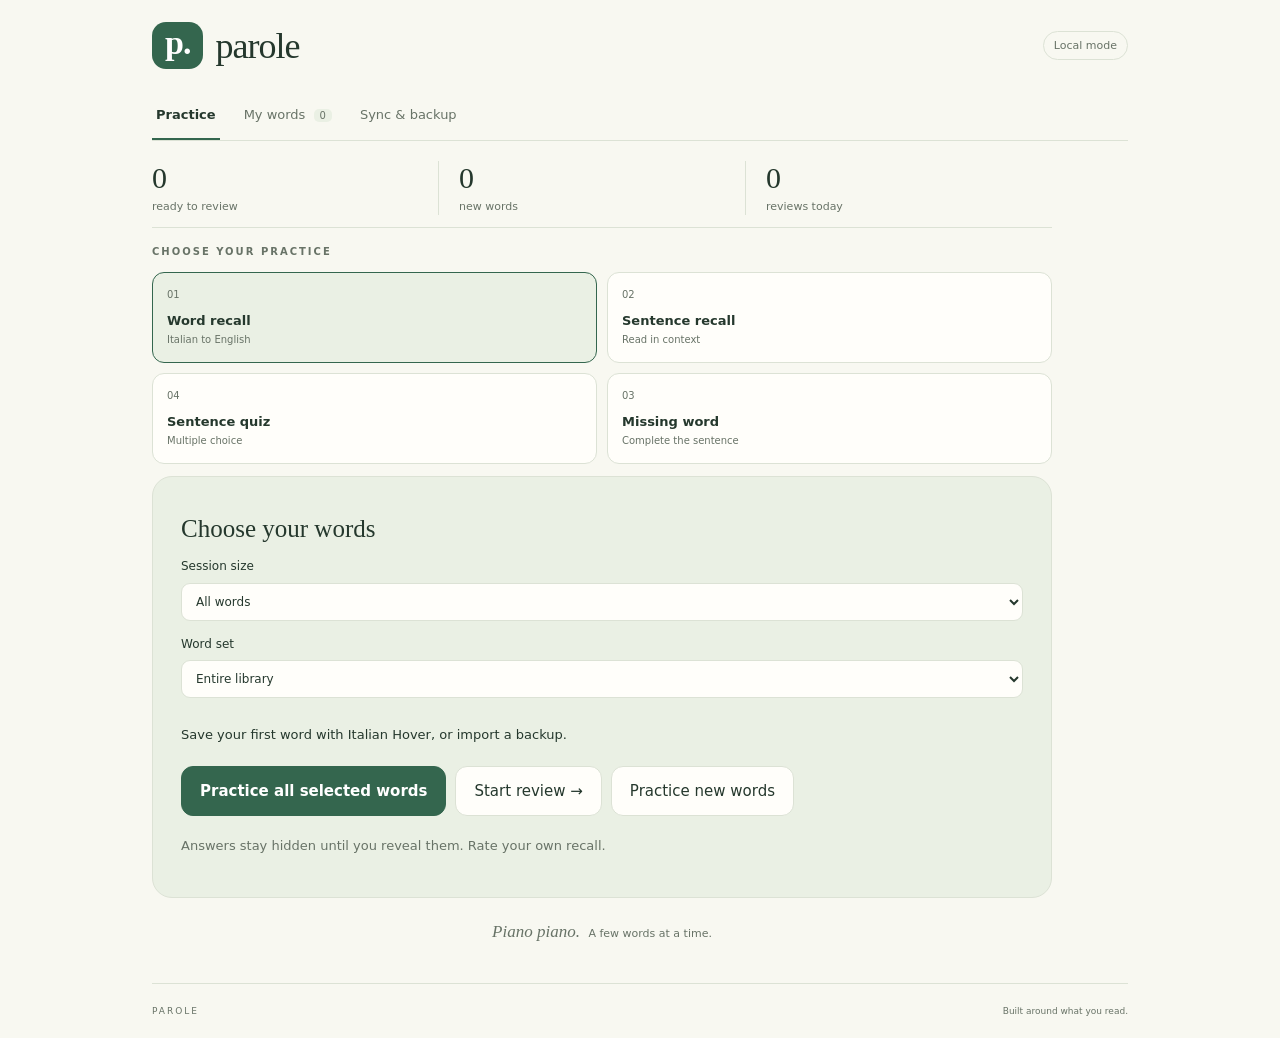
==== extension-update/app/index.html @ be29b9e7 "Add offline bulk vocabulary paste with preview, atomic imports and matching extension overlay" ====
<!doctype html>
<html lang="en"><head><meta charset="utf-8"><meta name="viewport" content="width=device-width,initial-scale=1,viewport-fit=cover"><meta name="theme-color" content="#eef2e9"><meta name="apple-mobile-web-app-capable" content="yes"><meta name="apple-mobile-web-app-status-bar-style" content="default"><meta name="description" content="Practice Italian words collected from your reading."><link rel="icon" type="image/png" sizes="192x192" href="icons/192.png"><link rel="manifest" href="manifest.webmanifest"><link rel="apple-touch-icon" href="icons/192.png"><link rel="stylesheet" href="style.css"><title>Parole — Italian practice</title></head>
<body><main class="shell"><header><a class="brand" href="#today" aria-label="Parole home"><span class="mark">p.</span><span>parole</span></a><span id="connection" class="pill">Local mode</span></header>
<nav aria-label="Main"><button data-tab="today" class="active">Practice</button><button data-tab="library">My words <span id="wordCount">0</span></button><button data-tab="settings">Sync &amp; backup</button></nav>
<p id="notice" role="status" aria-live="polite"></p>
<section id="today" class="view"><section id="study" class="panel" hidden aria-label="Flashcard"><div class="card-top"><span id="cardPosition" class="eyebrow"></span><button id="endSession" class="quiet">End session</button></div><p id="cardInstruction" class="muted"></p><div id="question" class="question" lang="it"></div><p id="context" class="context" lang="it"></p><input id="clozeInput" placeholder="Try the missing word" autocomplete="off" autocapitalize="none" spellcheck="false" aria-label="Your missing word" hidden><div id="quizChoices" class="quiz-choices"></div><p id="quizFeedback" role="status"></p><button id="quizNext" class="primary" hidden>Next (Space)</button><button id="reveal" class="primary">Reveal answer</button><div id="answerPanel" hidden><div class="answer-label">ANSWER</div><div id="answer" class="answer"></div><p id="answerContext"></p><p id="sentenceEnglish" lang="en" role="status" hidden></p><button id="retrySentence" class="secondary" hidden>Retry sentence translation</button><div class="ratings"><button data-rating="again">Again<small>10 minutes</small></button><button data-rating="hard">Hard<small>More practice</small></button><button data-rating="good">Good<small>Remembered</small></button><button data-rating="easy">Easy<small>Very familiar</small></button></div></div></section>

<div class="stats"><div><strong id="dueCount">0</strong><span>ready to review</span></div><div><strong id="newCount">0</strong><span>new words</span></div><div><strong id="reviewCount">0</strong><span>reviews today</span></div></div>
<div class="mode-label">CHOOSE YOUR PRACTICE</div><div class="modes" role="group" aria-label="Practice type"><button data-mode="word" class="active">01 <strong>Word recall</strong><small>Italian to English</small></button><button data-mode="sentence">02 <strong>Sentence recall</strong><small>Read in context</small></button><button data-mode="choice">04 <strong>Sentence quiz</strong><small>Multiple choice</small></button><button data-mode="cloze">03 <strong>Missing word</strong><small>Complete the sentence</small></button></div>
<div id="startPanel" class="panel start"><h2>Choose your words</h2><label>Session size<select id="sessionSize"><option value="all">All words</option><option value="10">10</option><option value="20">20</option><option value="50">50</option></select></label><label>Word set<select id="wordSet"><option value="all">Entire library</option><option value="custom">Choose words</option></select></label><div id="wordPicker" hidden><input id="pickSearch" type="search" placeholder="Find words or sentences"><div class="actions"><button id="pickAll">Select all shown</button><button id="pickNone">Clear selection</button></div><p id="pickCount"></p><div id="pickList"></div></div><p id="readyText">Save your first word with Italian Hover, or import a backup.</p><div class="actions"><button id="startAll" class="primary">Practice all selected words</button><button id="startReview" class="secondary">Start review <span aria-hidden="true">&#8594;</span></button><button id="startNew" class="secondary">Practice new words</button></div><p class="muted">Answers stay hidden until you reveal them. Rate your own recall.</p></div>
<div class="footnote"><span lang="it">Piano piano.</span> A few words at a time.</div></section>
<section id="library" class="view" hidden><div class="eyebrow">COLLECTED FROM REAL LIFE</div><h1>My words.</h1><div class="library-tools"><input type="search" id="search" placeholder="Search words, translations or sentences" aria-label="Search vocabulary"><label class="check"><input id="showDeleted" type="checkbox"> Include deleted</label><button id="addManual" class="secondary">Add a word</button><button id="bulkOpen" class="secondary">Bulk paste</button></div><section id="bulkPanel" class="panel" hidden aria-label="Bulk vocabulary import"><h2>Paste a word list</h2><p class="muted">One entry per line: Italian | English meaning | Italian sentence | English sentence. The last field is optional. Use the exact Italian word or phrase in its sentence. Up to 1,000 entries per paste.</p><label for="bulkText">Word list</label><textarea id="bulkText" rows="10" maxlength="2000000" spellcheck="false" autocapitalize="none" placeholder="magari | maybe / if only | Magari possiamo partire domani. | Maybe we can leave tomorrow."></textarea><p class="muted">Preview first, then import valid entries. Duplicates and previously deleted entries are skipped. No translations are requested during import.</p><div class="actions"><button id="bulkPreview" class="secondary">Preview list</button><button id="bulkImport" class="primary" disabled>Import valid entries</button></div><p id="bulkStatus" role="status" aria-live="polite"></p><div id="bulkResults" aria-label="Import preview"></div></section><p id="librarySummary" class="muted"></p><div id="entries"></div></section>
<section id="settings" class="view" hidden><div class="panel"><h2>Private Google Drive sync</h2><p>Sync after saving on your computer, then sync on your phone. Words, edits and review progress travel together.</p><p id="syncSetup" class="muted"></p><label id="clientLabel">Web OAuth client ID<input id="clientId" placeholder="Public client ID ending in .apps.googleusercontent.com" autocomplete="off"></label><button id="saveClient" class="secondary">Save client ID</button><div class="actions"><button id="connect" class="primary">Connect Google Drive</button><button id="sync" class="secondary">Sync now</button><button id="disconnect" class="quiet">Disconnect</button></div><p id="syncStatus" role="status">Not connected. Local saves and study work without sync.</p><p id="lastSync" class="muted"></p><p class="muted">Use the same Google account and Cloud project on both devices. No full-Drive access. Reconnect when authorization expires. Connection requires internet.</p><label class="check"><input id="accountConsent" type="checkbox"> I am using my intended Google account. Merge this device's words into it.</label></div>
<div class="panel"><h2>Transfer a backup</h2><p>Export or import a portable backup. Google saving runs automatically while connected.</p><div class="actions"><button id="export" class="secondary">Export JSON</button><label class="file-button">Import JSON<input id="import" type="file" accept="application/json,.json"></label></div><p class="muted">Import merges entries and review history; it does not replace your library. Backups include source links and deleted-entry history. Store them privately.</p></div>
<div class="panel"><h2>Offline &amp; installation</h2><p id="offlineInfo">Open this app online once to prepare offline study. In Safari, tap Share, then Add to Home Screen. Browser data can be cleared by iOS; keep backups.</p><p id="storageInfo" class="muted"></p><button id="persist" class="quiet">Request persistent local storage</button><p class="muted">New translations require internet. Missing translations stay blank and can be edited. Public app hosting never includes your private word list.</p><a href="privacy.html">Privacy &amp; sync details</a></div></section>
<footer>PAROLE <span>Built around what you read.</span></footer></main>
<dialog id="editor"><form id="editForm"><div class="card-top"><h2 id="editorTitle">Edit word</h2><button type="button" id="closeEditor" class="quiet">Close</button></div><p id="conflictInfo" class="muted"></p><div id="variants"></div><label>Italian word<input id="editWord" required maxlength="100"></label><label>English meaning<input id="editTranslation" maxlength="6000"></label><label>Original Italian sentence<textarea id="editSentence" required maxlength="700" rows="3"></textarea></label><label>English sentence<textarea id="editSentenceTranslation" maxlength="6000" rows="3"></textarea></label><label>Saved occurrence (character offset, optional)<input id="editOccurrence" type="number" min="-1" step="1"></label><p class="muted">If the word appears more than once, its saved offset selects the original occurrence. After editing, set the correct offset or use -1 to allow a unique match.</p><p id="editError" role="alert"></p><button class="primary" type="submit">Save entry</button></form></dialog>
<script src="shared/core.js"></script><script src="shared/store.js"></script><script src="shared/drive.js"></script><script src="config.js"></script><script src="shared/bulk.js"></script><script src="app.js"></script></body></html>
---- extension-update/app/style.css ----
:root{color-scheme:light;--bg:#f8f8f1;--surface:#fffefa;--ink:#25382d;--muted:#687367;--accent:#34664e;--border:#dce2d5;--soft:#eaf0e4;font-family:system-ui,-apple-system,BlinkMacSystemFont,"Segoe UI",sans-serif;font-size:15px}*{box-sizing:border-box}body{margin:0;background:var(--bg);color:var(--ink);line-height:1.6}button,input,textarea{font:inherit}button,a,input,label{ -webkit-tap-highlight-color:transparent}button{cursor:pointer;border:1px solid var(--border);background:var(--surface);color:var(--ink);border-radius:12px;padding:12px 18px;min-height:46px}button:disabled{opacity:.45;cursor:default}a{color:var(--accent)}button:focus-visible,a:focus-visible,input:focus-visible,textarea:focus-visible{outline:3px solid #82ad8b;outline-offset:3px}.shell{max-width:1040px;margin:auto;padding:calc(22px + env(safe-area-inset-top)) 32px calc(20px + env(safe-area-inset-bottom))}header{display:flex;align-items:center;justify-content:space-between;padding:0 0 24px}.brand{display:flex;align-items:center;gap:12px;text-decoration:none;color:var(--ink);font:36px Georgia,serif;letter-spacing:-1px}.brand small{display:block;font:9px system-ui;letter-spacing:2px;margin-top:4px}.mark{background:var(--accent);color:white;border-radius:14px;font:bold 34px Georgia;padding:2px 13px 7px}.pill{font-size:11px;padding:5px 10px;border:1px solid var(--border);border-radius:30px;color:var(--muted)}nav{display:flex;border-bottom:1px solid var(--border);gap:20px}nav button{border:0;background:transparent;border-radius:0;padding:12px 4px;border-bottom:2px solid transparent;color:var(--muted);font-size:13px}nav button.active{color:var(--ink);border-bottom-color:var(--accent);font-weight:650}nav span{background:var(--soft);padding:1px 6px;border-radius:5px;font-size:10px;margin-left:4px}.view{padding-top:38px;max-width:900px}.eyebrow,.mode-label{font-size:10px;letter-spacing:2px;font-weight:700;color:var(--muted)}h1{font:normal clamp(38px,5vw,61px)/1.08 Georgia,serif;letter-spacing:-1.5px;margin:14px 0 16px}h2{font:normal 25px/1.3 Georgia,serif;margin:8px 0 12px}.lede{color:var(--muted);font-size:15px;margin-bottom:28px}.stats{display:flex;gap:0;margin:25px 0 32px;border-block:1px solid var(--border);padding:20px 0}.stats>div{flex:1;padding:0 20px;border-right:1px solid var(--border)}.stats>div:first-child{padding-left:0}.stats>div:last-child{border:0}.stats strong{display:block;font:30px Georgia}.stats span{display:block;font-size:11px;color:var(--muted);margin-top:3px}.modes{display:grid;grid-template-columns:repeat(3,1fr);gap:10px;margin:12px 0 22px}.modes button{text-align:left;font-size:10px;color:var(--muted);padding:14px}.modes button.active{border-color:var(--accent);background:var(--soft)}.modes strong{display:block;color:var(--ink);font-size:13px;margin-top:8px}.modes small{font-size:10px}.panel{border:1px solid var(--border);background:var(--surface);border-radius:20px;padding:28px;margin:20px 0}.start{background:var(--soft)}.start p{font-size:13px;max-width:570px}.actions{display:flex;flex-wrap:wrap;gap:9px;align-items:center;margin:20px 0}.primary{background:var(--accent);color:#fff;border-color:var(--accent);font-weight:600}.primary span{padding-left:30px}.secondary,.file-button{background:var(--surface)}.quiet{background:transparent;border-color:transparent;padding:8px 10px;font-size:12px}.muted{color:var(--muted);font-size:12px}.footnote{text-align:center;color:var(--muted);font-size:11px;margin:24px 0}.footnote span{font:italic 17px Georgia;margin-right:5px}.card-top{display:flex;justify-content:space-between;align-items:center}.question{font:32px/1.5 Georgia;margin:26px 0;overflow-wrap:anywhere}.context{color:var(--muted);font-size:15px}.answer-label{font-size:10px;letter-spacing:2px;color:var(--muted);border-top:1px solid var(--border);padding-top:20px;margin-top:20px}.answer{font:25px/1.5 Georgia;margin:8px 0}.ratings{display:grid;grid-template-columns:repeat(4,1fr);gap:7px}.ratings button{padding:10px 5px;font-size:12px}.ratings small{display:block;font-size:9px;color:var(--muted)}input:not([type=checkbox]):not([type=file]),textarea{display:block;width:100%;border:1px solid var(--border);background:var(--surface);color:var(--ink);border-radius:9px;padding:12px;margin:7px 0 14px;min-height:46px;font-size:16px}label{display:block;font-size:12px}.check{display:flex;align-items:flex-start;gap:8px;font-size:12px;margin:14px 0}.check input{margin-top:4px;flex-shrink:0}.library-tools{display:flex;flex-wrap:wrap;align-items:center;gap:12px}.library-tools input[type=search]{flex-basis:100%}.entry{border:1px solid var(--border);border-radius:16px;background:var(--surface);padding:20px;margin-bottom:12px;overflow-wrap:anywhere}.entry h2{font-size:25px;margin:0}.entry .meaning{font-size:13px;color:var(--accent);font-weight:600}.entry .it{font:19px/1.5 Georgia}.entry .en{font-size:13px;color:var(--muted)}.entry .source{font-size:11px;color:var(--muted)}.entry .actions{margin:12px 0 0}.entry button{padding:7px 12px;font-size:12px;min-height:40px}.warning{padding:10px;border-radius:10px;background:#f5e9d3;color:#79510e;font-size:12px}.file-button{border:1px solid var(--border);border-radius:12px;padding:12px 18px;cursor:pointer}.file-button input{display:none}#notice{font-size:13px;color:var(--accent);margin:12px 0;min-height:0}#notice:empty{display:none}footer{display:flex;justify-content:space-between;border-top:1px solid var(--border);padding-top:20px;margin-top:40px;font-size:9px;letter-spacing:2px;color:var(--muted)}footer span{letter-spacing:0}dialog{border:1px solid var(--border);background:var(--surface);color:var(--ink);border-radius:18px;width:min(580px,calc(100vw - 24px));max-height:90dvh;padding:24px}dialog::backdrop{background:#14251d99}#editError{color:#a52626}#variants button{width:100%;text-align:left;white-space:pre-wrap;margin:5px 0}#clozeInput{max-width:380px}#answerContext{font-size:13px;color:var(--muted)}[hidden]{display:none!important}@media(max-width:600px){.shell{padding-inline:20px}header{padding-bottom:18px}.brand{font-size:31px}.brand small{font-size:8px;letter-spacing:1.5px}.mark{font-size:28px}.view{padding-top:28px}nav{gap:18px;justify-content:space-between}nav button{font-size:12px}.modes{gap:6px}.modes button{padding:12px 9px}.modes strong{font-size:12px}.modes small{font-size:9px}.panel{padding:20px;border-radius:16px}.stats>div{padding-inline:12px}.stats span{font-size:10px}.actions>button{flex-grow:1}.question{font-size:27px}.ratings{grid-template-columns:repeat(2,1fr)}footer{font-size:8px}}@media(prefers-color-scheme:dark){:root{color-scheme:dark;--bg:#18221d;--surface:#202d25;--ink:#edf2e8;--muted:#afbdad;--accent:#83b296;--border:#3b4b3f;--soft:#293b2f}.primary{background:#426d52;color:#fff;border-color:#426d52}.mark{background:#426d52}.warning{background:#4c3c24;color:#f4d99c}}


select{font:inherit;padding:10px;width:100%;margin:6px 0 14px;background:var(--surface);color:var(--ink);border:1px solid var(--border);border-radius:9px}.modes{grid-template-columns:repeat(2,1fr)}#pickList{max-height:260px;overflow:auto}.quiz-choices{display:grid;grid-template-columns:repeat(2,minmax(0,1fr));gap:10px}.quiz-choices button{overflow-wrap:anywhere}.quiz-correct{background:#d9f0dc;color:#164620;border-color:#42894b}.quiz-incorrect{background:#f8deda;color:#70251b;border-color:#b24a40}#quizNext{position:sticky;bottom:12px;z-index:2}#quizFeedback{font-weight:600}

#today.reviewing>:not(#study){display:none!important}#today.reviewing{padding-top:12px}#today.reviewing #study{margin-top:0;scroll-margin-top:12px}

#cardInstruction:empty{display:none}@media(max-width:600px){#study.rating-visible{padding-bottom:calc(112px + env(safe-area-inset-bottom))}#study.rating-visible .ratings{position:fixed;inset:auto 0 0;z-index:100;grid-template-columns:repeat(4,minmax(0,1fr));gap:6px;padding:10px max(10px,env(safe-area-inset-right)) calc(10px + env(safe-area-inset-bottom)) max(10px,env(safe-area-inset-left));background:var(--surface);border-top:1px solid var(--border);box-shadow:0 -4px 16px #0002}#study.rating-visible .ratings button{min-height:52px;padding:8px 3px}#study.rating-visible .ratings small{font-size:9px}}

/* Keep a single divider above the practice counts. */
.stats{border-top:0}

#today.view{padding-top:8px}#today>.stats{margin:0 0 16px;padding:12px 0}#today>.modes{margin-bottom:12px}#today>#startPanel{margin-top:12px}

#settings.view{padding-top:8px}#settings.view>.panel:first-child{margin-top:0}#settings.view>.google-drive-panel:first-child{margin-top:0}

#bulkResults{max-height:360px;overflow:auto}.bulk-row{padding:12px 0;border-top:1px solid var(--border);overflow-wrap:anywhere}.bulk-row>span{display:block;font-size:12px;color:var(--muted)}.bulk-row p{margin:4px 0;font-size:13px}#bulkText{font-size:15px}
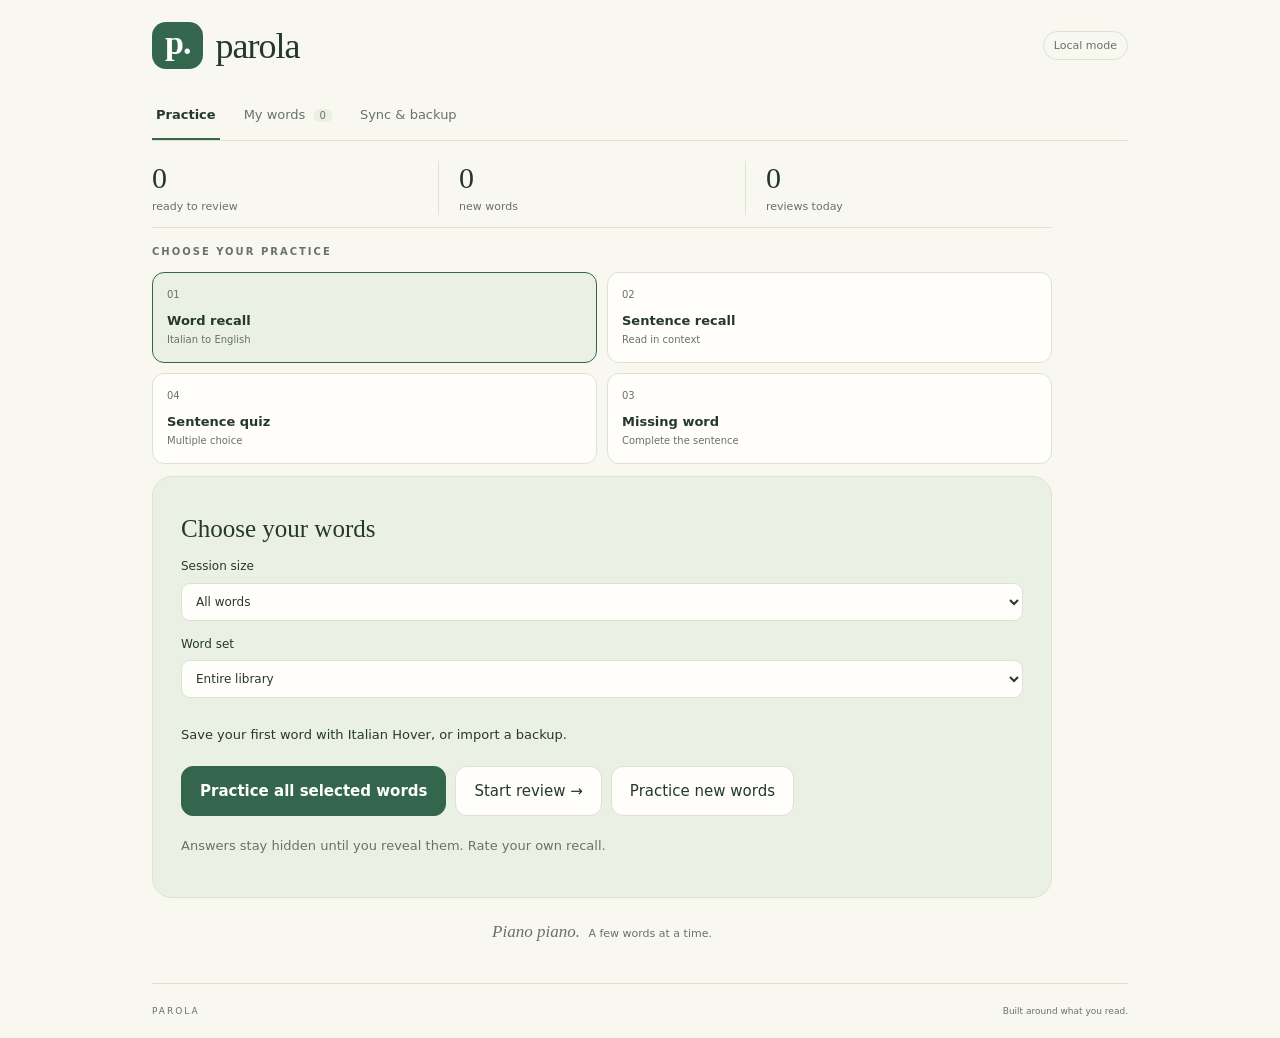
==== commit 9a2d8bff: "Standardize displayed app name to Parola" ====
--- a/extension-update/app/index.html
+++ b/extension-update/app/index.html
@@ -1,6 +1,6 @@
 <!doctype html>
-<html lang="en"><head><meta charset="utf-8"><meta name="viewport" content="width=device-width,initial-scale=1,viewport-fit=cover"><meta name="theme-color" content="#eef2e9"><meta name="apple-mobile-web-app-capable" content="yes"><meta name="apple-mobile-web-app-status-bar-style" content="default"><meta name="description" content="Practice Italian words collected from your reading."><link rel="icon" type="image/png" sizes="192x192" href="icons/192.png"><link rel="manifest" href="manifest.webmanifest"><link rel="apple-touch-icon" href="icons/192.png"><link rel="stylesheet" href="style.css"><title>Parole — Italian practice</title></head>
-<body><main class="shell"><header><a class="brand" href="#today" aria-label="Parole home"><span class="mark">p.</span><span>parole</span></a><span id="connection" class="pill">Local mode</span></header>
+<html lang="en"><head><meta charset="utf-8"><meta name="viewport" content="width=device-width,initial-scale=1,viewport-fit=cover"><meta name="theme-color" content="#eef2e9"><meta name="apple-mobile-web-app-capable" content="yes"><meta name="apple-mobile-web-app-status-bar-style" content="default"><meta name="description" content="Practice Italian words collected from your reading."><link rel="icon" type="image/png" sizes="192x192" href="icons/192.png"><link rel="manifest" href="manifest.webmanifest"><link rel="apple-touch-icon" href="icons/192.png"><link rel="stylesheet" href="style.css"><title>Parola — Italian practice</title></head>
+<body><main class="shell"><header><a class="brand" href="#today" aria-label="Parola home"><span class="mark">p.</span><span>parola</span></a><span id="connection" class="pill">Local mode</span></header>
 <nav aria-label="Main"><button data-tab="today" class="active">Practice</button><button data-tab="library">My words <span id="wordCount">0</span></button><button data-tab="settings">Sync &amp; backup</button></nav>
 <p id="notice" role="status" aria-live="polite"></p>
 <section id="today" class="view"><section id="study" class="panel" hidden aria-label="Flashcard"><div class="card-top"><span id="cardPosition" class="eyebrow"></span><button id="endSession" class="quiet">End session</button></div><p id="cardInstruction" class="muted"></p><div id="question" class="question" lang="it"></div><p id="context" class="context" lang="it"></p><input id="clozeInput" placeholder="Try the missing word" autocomplete="off" autocapitalize="none" spellcheck="false" aria-label="Your missing word" hidden><div id="quizChoices" class="quiz-choices"></div><p id="quizFeedback" role="status"></p><button id="quizNext" class="primary" hidden>Next (Space)</button><button id="reveal" class="primary">Reveal answer</button><div id="answerPanel" hidden><div class="answer-label">ANSWER</div><div id="answer" class="answer"></div><p id="answerContext"></p><p id="sentenceEnglish" lang="en" role="status" hidden></p><button id="retrySentence" class="secondary" hidden>Retry sentence translation</button><div class="ratings"><button data-rating="again">Again<small>10 minutes</small></button><button data-rating="hard">Hard<small>More practice</small></button><button data-rating="good">Good<small>Remembered</small></button><button data-rating="easy">Easy<small>Very familiar</small></button></div></div></section>
@@ -9,11 +9,11 @@
 <div class="mode-label">CHOOSE YOUR PRACTICE</div><div class="modes" role="group" aria-label="Practice type"><button data-mode="word" class="active">01 <strong>Word recall</strong><small>Italian to English</small></button><button data-mode="sentence">02 <strong>Sentence recall</strong><small>Read in context</small></button><button data-mode="choice">04 <strong>Sentence quiz</strong><small>Multiple choice</small></button><button data-mode="cloze">03 <strong>Missing word</strong><small>Complete the sentence</small></button></div>
 <div id="startPanel" class="panel start"><h2>Choose your words</h2><label>Session size<select id="sessionSize"><option value="all">All words</option><option value="10">10</option><option value="20">20</option><option value="50">50</option></select></label><label>Word set<select id="wordSet"><option value="all">Entire library</option><option value="custom">Choose words</option></select></label><div id="wordPicker" hidden><input id="pickSearch" type="search" placeholder="Find words or sentences"><div class="actions"><button id="pickAll">Select all shown</button><button id="pickNone">Clear selection</button></div><p id="pickCount"></p><div id="pickList"></div></div><p id="readyText">Save your first word with Italian Hover, or import a backup.</p><div class="actions"><button id="startAll" class="primary">Practice all selected words</button><button id="startReview" class="secondary">Start review <span aria-hidden="true">&#8594;</span></button><button id="startNew" class="secondary">Practice new words</button></div><p class="muted">Answers stay hidden until you reveal them. Rate your own recall.</p></div>
 <div class="footnote"><span lang="it">Piano piano.</span> A few words at a time.</div></section>
-<section id="library" class="view" hidden><div class="eyebrow">COLLECTED FROM REAL LIFE</div><h1>My words.</h1><div class="library-tools"><input type="search" id="search" placeholder="Search words, translations or sentences" aria-label="Search vocabulary"><label class="check"><input id="showDeleted" type="checkbox"> Include deleted</label><button id="addManual" class="secondary">Add a word</button><button id="bulkOpen" class="secondary">Bulk paste</button></div><section id="bulkPanel" class="panel" hidden aria-label="Bulk vocabulary import"><h2>Paste a word list</h2><p class="muted">One entry per line: Italian | English meaning | Italian sentence | English sentence. The last field is optional. Use the exact Italian word or phrase in its sentence. Up to 1,000 entries per paste.</p><label for="bulkText">Word list</label><textarea id="bulkText" rows="10" maxlength="2000000" spellcheck="false" autocapitalize="none" placeholder="magari | maybe / if only | Magari possiamo partire domani. | Maybe we can leave tomorrow."></textarea><p class="muted">Preview first, then import valid entries. Duplicates and previously deleted entries are skipped. No translations are requested during import.</p><div class="actions"><button id="bulkPreview" class="secondary">Preview list</button><button id="bulkImport" class="primary" disabled>Import valid entries</button></div><p id="bulkStatus" role="status" aria-live="polite"></p><div id="bulkResults" aria-label="Import preview"></div></section><p id="librarySummary" class="muted"></p><div id="entries"></div></section>
+<section id="library" class="view" hidden><div class="library-tools"><input type="search" id="search" placeholder="Search words, translations or sentences" aria-label="Search vocabulary"><label class="check"><input id="showDeleted" type="checkbox"> Include deleted</label><button id="addManual" class="secondary">Add a word</button><button id="bulkOpen" class="secondary">Bulk paste</button></div><section id="bulkPanel" class="panel" hidden aria-label="Bulk vocabulary import"><h2>Paste a word list</h2><p class="muted">One entry per line: Italian | English meaning | Italian sentence | English sentence. The last field is optional. Use the exact Italian word or phrase in its sentence. Up to 1,000 entries per paste.</p><label for="bulkText">Word list</label><textarea id="bulkText" rows="10" maxlength="2000000" spellcheck="false" autocapitalize="none" placeholder="magari | maybe / if only | Magari possiamo partire domani. | Maybe we can leave tomorrow."></textarea><p class="muted">Preview first, then import valid entries. Duplicates and previously deleted entries are skipped. No translations are requested during import.</p><div class="actions"><button id="bulkPreview" class="secondary">Preview list</button><button id="bulkImport" class="primary" disabled>Import valid entries</button></div><p id="bulkStatus" role="status" aria-live="polite"></p><div id="bulkResults" aria-label="Import preview"></div></section><p id="librarySummary" class="muted"></p><div id="entries"></div></section>
 <section id="settings" class="view" hidden><div class="panel"><h2>Private Google Drive sync</h2><p>Sync after saving on your computer, then sync on your phone. Words, edits and review progress travel together.</p><p id="syncSetup" class="muted"></p><label id="clientLabel">Web OAuth client ID<input id="clientId" placeholder="Public client ID ending in .apps.googleusercontent.com" autocomplete="off"></label><button id="saveClient" class="secondary">Save client ID</button><div class="actions"><button id="connect" class="primary">Connect Google Drive</button><button id="sync" class="secondary">Sync now</button><button id="disconnect" class="quiet">Disconnect</button></div><p id="syncStatus" role="status">Not connected. Local saves and study work without sync.</p><p id="lastSync" class="muted"></p><p class="muted">Use the same Google account and Cloud project on both devices. No full-Drive access. Reconnect when authorization expires. Connection requires internet.</p><label class="check"><input id="accountConsent" type="checkbox"> I am using my intended Google account. Merge this device's words into it.</label></div>
 <div class="panel"><h2>Transfer a backup</h2><p>Export or import a portable backup. Google saving runs automatically while connected.</p><div class="actions"><button id="export" class="secondary">Export JSON</button><label class="file-button">Import JSON<input id="import" type="file" accept="application/json,.json"></label></div><p class="muted">Import merges entries and review history; it does not replace your library. Backups include source links and deleted-entry history. Store them privately.</p></div>
 <div class="panel"><h2>Offline &amp; installation</h2><p id="offlineInfo">Open this app online once to prepare offline study. In Safari, tap Share, then Add to Home Screen. Browser data can be cleared by iOS; keep backups.</p><p id="storageInfo" class="muted"></p><button id="persist" class="quiet">Request persistent local storage</button><p class="muted">New translations require internet. Missing translations stay blank and can be edited. Public app hosting never includes your private word list.</p><a href="privacy.html">Privacy &amp; sync details</a></div></section>
-<footer>PAROLE <span>Built around what you read.</span></footer></main>
+<footer>PAROLA <span>Built around what you read.</span></footer></main>
 <dialog id="editor"><form id="editForm"><div class="card-top"><h2 id="editorTitle">Edit word</h2><button type="button" id="closeEditor" class="quiet">Close</button></div><p id="conflictInfo" class="muted"></p><div id="variants"></div><label>Italian word<input id="editWord" required maxlength="100"></label><label>English meaning<input id="editTranslation" maxlength="6000"></label><label>Original Italian sentence<textarea id="editSentence" required maxlength="700" rows="3"></textarea></label><label>English sentence<textarea id="editSentenceTranslation" maxlength="6000" rows="3"></textarea></label><label>Saved occurrence (character offset, optional)<input id="editOccurrence" type="number" min="-1" step="1"></label><p class="muted">If the word appears more than once, its saved offset selects the original occurrence. After editing, set the correct offset or use -1 to allow a unique match.</p><p id="editError" role="alert"></p><button class="primary" type="submit">Save entry</button></form></dialog>
 <script src="shared/core.js"></script><script src="shared/store.js"></script><script src="shared/drive.js"></script><script src="config.js"></script><script src="shared/bulk.js"></script><script src="app.js"></script></body></html>
 
--- a/extension-update/app/style.css
+++ b/extension-update/app/style.css
@@ -16,3 +16,5 @@
 
 #bulkResults{max-height:360px;overflow:auto}.bulk-row{padding:12px 0;border-top:1px solid var(--border);overflow-wrap:anywhere}.bulk-row>span{display:block;font-size:12px;color:var(--muted)}.bulk-row p{margin:4px 0;font-size:13px}#bulkText{font-size:15px}
 
+
+#library.view{padding-top:8px}
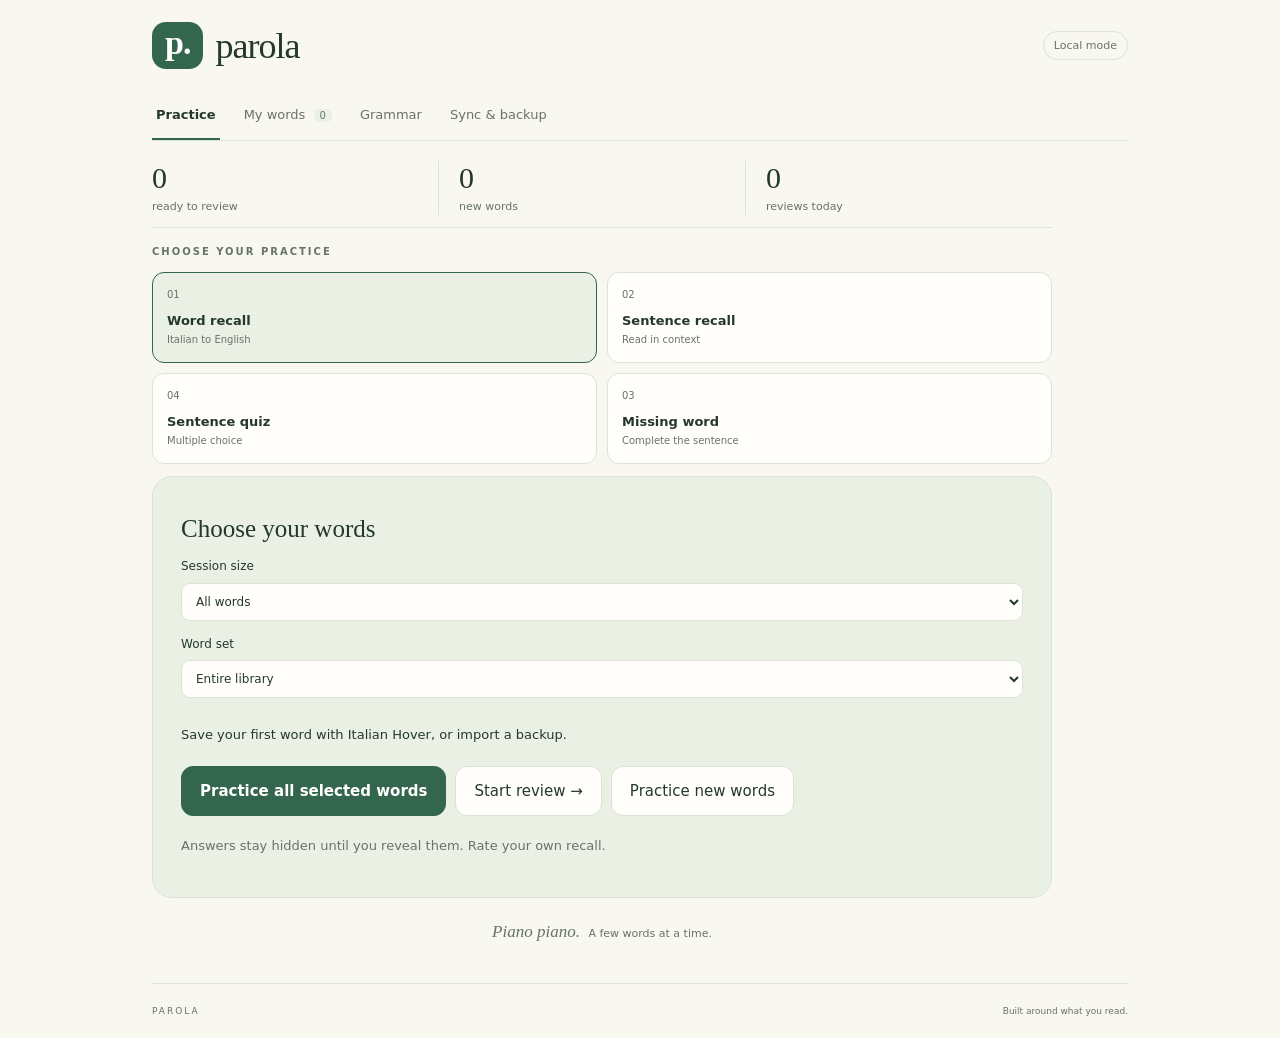
==== commit 57926325: "Sync grammar features into Chrome extension overlay" ====
--- a/extension-update/app/index.html
+++ b/extension-update/app/index.html
@@ -1,7 +1,7 @@
 <!doctype html>
 <html lang="en"><head><meta charset="utf-8"><meta name="viewport" content="width=device-width,initial-scale=1,viewport-fit=cover"><meta name="theme-color" content="#eef2e9"><meta name="apple-mobile-web-app-capable" content="yes"><meta name="apple-mobile-web-app-status-bar-style" content="default"><meta name="description" content="Practice Italian words collected from your reading."><link rel="icon" type="image/png" sizes="192x192" href="icons/192.png"><link rel="manifest" href="manifest.webmanifest"><link rel="apple-touch-icon" href="icons/192.png"><link rel="stylesheet" href="style.css"><title>Parola — Italian practice</title></head>
 <body><main class="shell"><header><a class="brand" href="#today" aria-label="Parola home"><span class="mark">p.</span><span>parola</span></a><span id="connection" class="pill">Local mode</span></header>
-<nav aria-label="Main"><button data-tab="today" class="active">Practice</button><button data-tab="library">My words <span id="wordCount">0</span></button><button data-tab="settings">Sync &amp; backup</button></nav>
+<nav aria-label="Main"><button data-tab="today" class="active">Practice</button><button data-tab="library">My words <span id="wordCount">0</span></button><button data-tab="grammar">Grammar</button><button data-tab="settings">Sync &amp; backup</button></nav>
 <p id="notice" role="status" aria-live="polite"></p>
 <section id="today" class="view"><section id="study" class="panel" hidden aria-label="Flashcard"><div class="card-top"><span id="cardPosition" class="eyebrow"></span><button id="endSession" class="quiet">End session</button></div><p id="cardInstruction" class="muted"></p><div id="question" class="question" lang="it"></div><p id="context" class="context" lang="it"></p><input id="clozeInput" placeholder="Try the missing word" autocomplete="off" autocapitalize="none" spellcheck="false" aria-label="Your missing word" hidden><div id="quizChoices" class="quiz-choices"></div><p id="quizFeedback" role="status"></p><button id="quizNext" class="primary" hidden>Next (Space)</button><button id="reveal" class="primary">Reveal answer</button><div id="answerPanel" hidden><div class="answer-label">ANSWER</div><div id="answer" class="answer"></div><p id="answerContext"></p><p id="sentenceEnglish" lang="en" role="status" hidden></p><button id="retrySentence" class="secondary" hidden>Retry sentence translation</button><div class="ratings"><button data-rating="again">Again<small>10 minutes</small></button><button data-rating="hard">Hard<small>More practice</small></button><button data-rating="good">Good<small>Remembered</small></button><button data-rating="easy">Easy<small>Very familiar</small></button></div></div></section>
 
@@ -10,6 +10,7 @@
 <div id="startPanel" class="panel start"><h2>Choose your words</h2><label>Session size<select id="sessionSize"><option value="all">All words</option><option value="10">10</option><option value="20">20</option><option value="50">50</option></select></label><label>Word set<select id="wordSet"><option value="all">Entire library</option><option value="custom">Choose words</option></select></label><div id="wordPicker" hidden><input id="pickSearch" type="search" placeholder="Find words or sentences"><div class="actions"><button id="pickAll">Select all shown</button><button id="pickNone">Clear selection</button></div><p id="pickCount"></p><div id="pickList"></div></div><p id="readyText">Save your first word with Italian Hover, or import a backup.</p><div class="actions"><button id="startAll" class="primary">Practice all selected words</button><button id="startReview" class="secondary">Start review <span aria-hidden="true">&#8594;</span></button><button id="startNew" class="secondary">Practice new words</button></div><p class="muted">Answers stay hidden until you reveal them. Rate your own recall.</p></div>
 <div class="footnote"><span lang="it">Piano piano.</span> A few words at a time.</div></section>
 <section id="library" class="view" hidden><div class="library-tools"><input type="search" id="search" placeholder="Search words, translations or sentences" aria-label="Search vocabulary"><label class="check"><input id="showDeleted" type="checkbox"> Include deleted</label><button id="addManual" class="secondary">Add a word</button><button id="bulkOpen" class="secondary">Bulk paste</button></div><section id="bulkPanel" class="panel" hidden aria-label="Bulk vocabulary import"><h2>Paste a word list</h2><p class="muted">One entry per line: Italian | English meaning | Italian sentence | English sentence. The last field is optional. Use the exact Italian word or phrase in its sentence. Up to 1,000 entries per paste.</p><label for="bulkText">Word list</label><textarea id="bulkText" rows="10" maxlength="2000000" spellcheck="false" autocapitalize="none" placeholder="magari | maybe / if only | Magari possiamo partire domani. | Maybe we can leave tomorrow."></textarea><p class="muted">Preview first, then import valid entries. Duplicates and previously deleted entries are skipped. No translations are requested during import.</p><div class="actions"><button id="bulkPreview" class="secondary">Preview list</button><button id="bulkImport" class="primary" disabled>Import valid entries</button></div><p id="bulkStatus" role="status" aria-live="polite"></p><div id="bulkResults" aria-label="Import preview"></div></section><p id="librarySummary" class="muted"></p><div id="entries"></div></section>
+<section id="grammar" class="view" hidden><div class="grammar-intro"><p class="eyebrow">ITALIAN VERB FORMS</p><h1>Grammar, in context.</h1><p class="lede">A compact reference, then practice recognizing forms in sentences. Link saved forms to an infinitive so “messo” and “mettiamoci” can belong to “mettere.”</p></div><div id="grammarContent"></div></section>
 <section id="settings" class="view" hidden><div class="panel"><h2>Private Google Drive sync</h2><p>Sync after saving on your computer, then sync on your phone. Words, edits and review progress travel together.</p><p id="syncSetup" class="muted"></p><label id="clientLabel">Web OAuth client ID<input id="clientId" placeholder="Public client ID ending in .apps.googleusercontent.com" autocomplete="off"></label><button id="saveClient" class="secondary">Save client ID</button><div class="actions"><button id="connect" class="primary">Connect Google Drive</button><button id="sync" class="secondary">Sync now</button><button id="disconnect" class="quiet">Disconnect</button></div><p id="syncStatus" role="status">Not connected. Local saves and study work without sync.</p><p id="lastSync" class="muted"></p><p class="muted">Use the same Google account and Cloud project on both devices. No full-Drive access. Reconnect when authorization expires. Connection requires internet.</p><label class="check"><input id="accountConsent" type="checkbox"> I am using my intended Google account. Merge this device's words into it.</label></div>
 <div class="panel"><h2>Transfer a backup</h2><p>Export or import a portable backup. Google saving runs automatically while connected.</p><div class="actions"><button id="export" class="secondary">Export JSON</button><label class="file-button">Import JSON<input id="import" type="file" accept="application/json,.json"></label></div><p class="muted">Import merges entries and review history; it does not replace your library. Backups include source links and deleted-entry history. Store them privately.</p></div>
 <div class="panel"><h2>Offline &amp; installation</h2><p id="offlineInfo">Open this app online once to prepare offline study. In Safari, tap Share, then Add to Home Screen. Browser data can be cleared by iOS; keep backups.</p><p id="storageInfo" class="muted"></p><button id="persist" class="quiet">Request persistent local storage</button><p class="muted">New translations require internet. Missing translations stay blank and can be edited. Public app hosting never includes your private word list.</p><a href="privacy.html">Privacy &amp; sync details</a></div></section>
